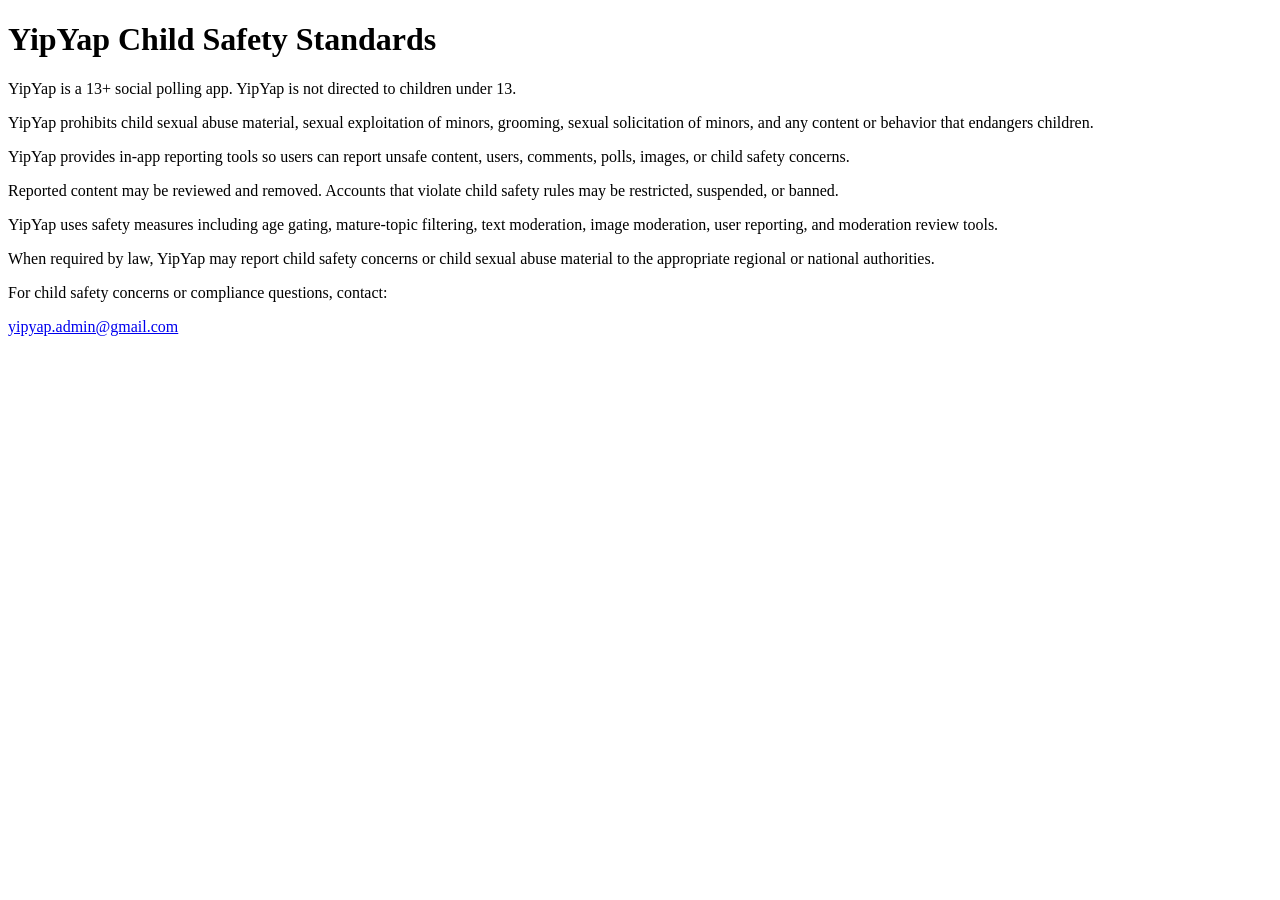
==== child-safety.html @ e4779797 "Add child safety standards page" ====
<!DOCTYPE html>
<html lang="en">
<head>
  <meta charset="UTF-8" />
  <meta name="viewport" content="width=device-width, initial-scale=1.0" />
  <title>YipYap Child Safety Standards</title>
</head>
<body>
  <main>
    <h1>YipYap Child Safety Standards</h1>

    <p>YipYap is a 13+ social polling app. YipYap is not directed to children under 13.</p>

    <p>YipYap prohibits child sexual abuse material, sexual exploitation of minors, grooming, sexual solicitation of minors, and any content or behavior that endangers children.</p>

    <p>YipYap provides in-app reporting tools so users can report unsafe content, users, comments, polls, images, or child safety concerns.</p>

    <p>Reported content may be reviewed and removed. Accounts that violate child safety rules may be restricted, suspended, or banned.</p>

    <p>YipYap uses safety measures including age gating, mature-topic filtering, text moderation, image moderation, user reporting, and moderation review tools.</p>

    <p>When required by law, YipYap may report child safety concerns or child sexual abuse material to the appropriate regional or national authorities.</p>

    <p>For child safety concerns or compliance questions, contact:</p>

    <p><a href="mailto:yipyap.admin@gmail.com">yipyap.admin@gmail.com</a></p>
  </main>
</body>
</html>
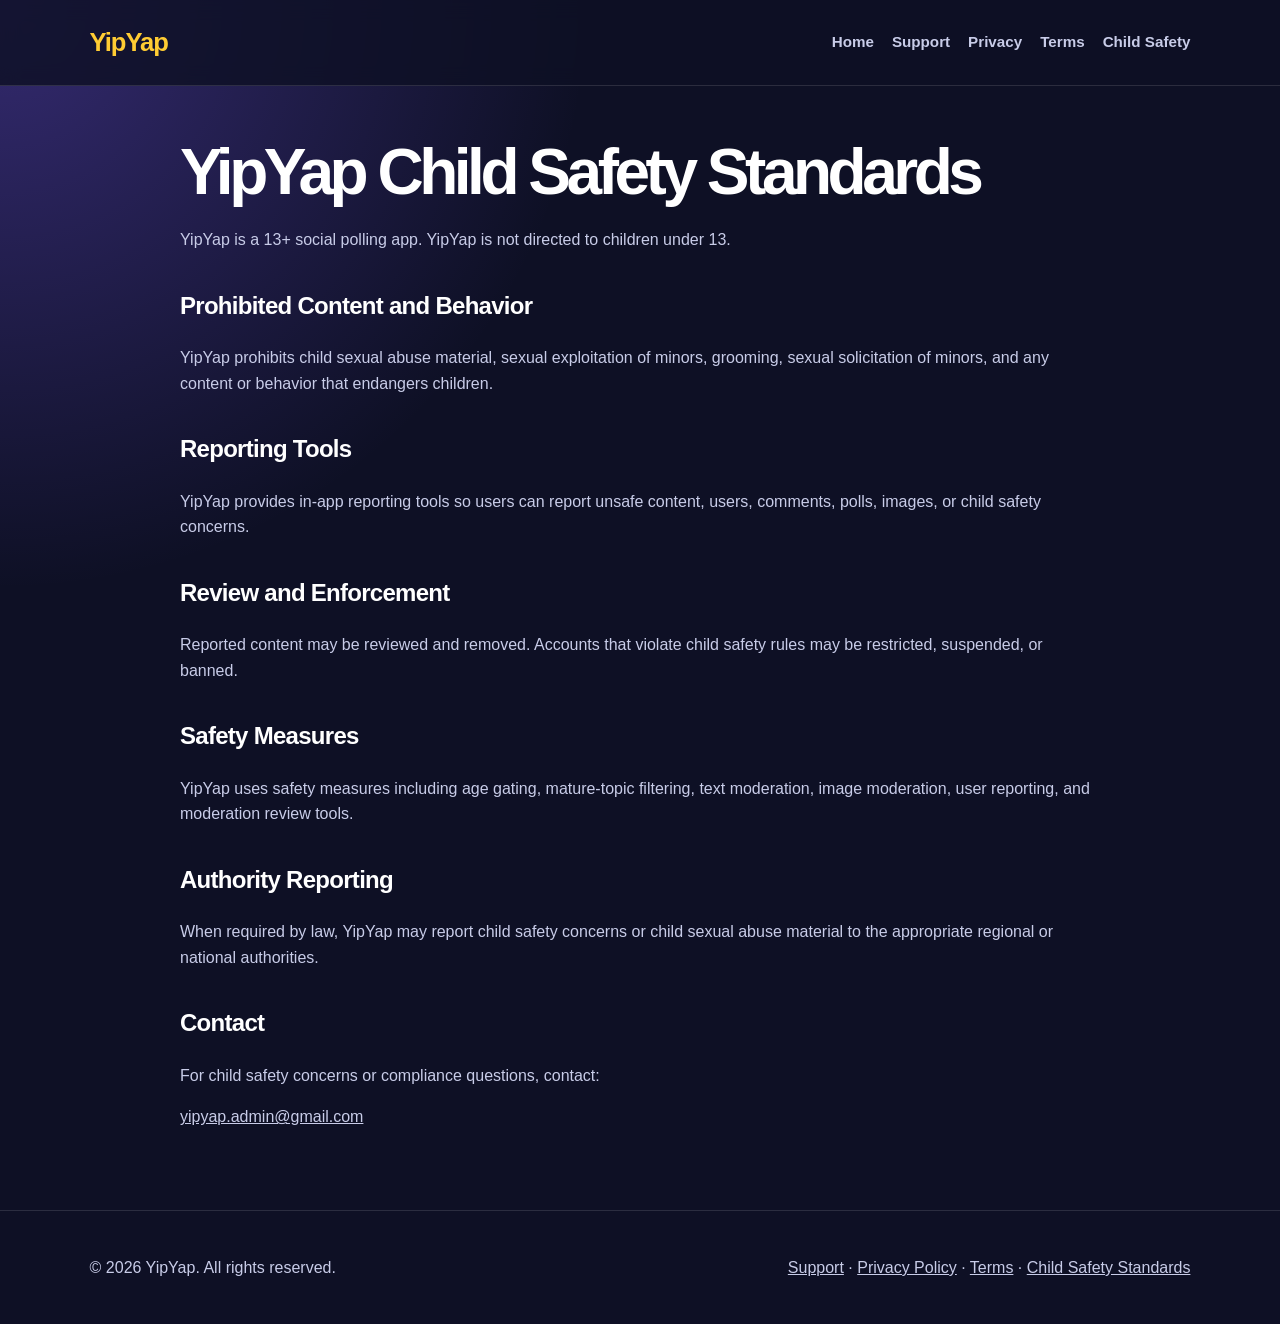
==== commit c97675d6: "Add files via upload" ====
--- a/child-safety.html
+++ b/child-safety.html
@@ -4,26 +4,48 @@
   <meta charset="UTF-8" />
   <meta name="viewport" content="width=device-width, initial-scale=1.0" />
   <title>YipYap Child Safety Standards</title>
+  <link rel="stylesheet" href="styles.css" />
 </head>
 <body>
-  <main>
+  <header class="site-header">
+    <a class="logo" href="index.html">YipYap</a>
+    <nav>
+      <a href="index.html">Home</a>
+      <a href="support.html">Support</a>
+      <a href="privacy-policy.html">Privacy</a>
+      <a href="terms.html">Terms</a>
+      <a href="child-safety.html">Child Safety</a>
+    </nav>
+  </header>
+
+  <main class="page legal">
     <h1>YipYap Child Safety Standards</h1>
 
     <p>YipYap is a 13+ social polling app. YipYap is not directed to children under 13.</p>
 
+    <h2>Prohibited Content and Behavior</h2>
     <p>YipYap prohibits child sexual abuse material, sexual exploitation of minors, grooming, sexual solicitation of minors, and any content or behavior that endangers children.</p>
 
+    <h2>Reporting Tools</h2>
     <p>YipYap provides in-app reporting tools so users can report unsafe content, users, comments, polls, images, or child safety concerns.</p>
 
+    <h2>Review and Enforcement</h2>
     <p>Reported content may be reviewed and removed. Accounts that violate child safety rules may be restricted, suspended, or banned.</p>
 
+    <h2>Safety Measures</h2>
     <p>YipYap uses safety measures including age gating, mature-topic filtering, text moderation, image moderation, user reporting, and moderation review tools.</p>
 
+    <h2>Authority Reporting</h2>
     <p>When required by law, YipYap may report child safety concerns or child sexual abuse material to the appropriate regional or national authorities.</p>
 
+    <h2>Contact</h2>
     <p>For child safety concerns or compliance questions, contact:</p>
-
     <p><a href="mailto:yipyap.admin@gmail.com">yipyap.admin@gmail.com</a></p>
   </main>
+
+  <footer>
+    <p>&copy; 2026 YipYap. All rights reserved.</p>
+    <p><a href="support.html">Support</a> &middot; <a href="privacy-policy.html">Privacy Policy</a> &middot; <a href="terms.html">Terms</a> &middot; <a href="child-safety.html">Child Safety Standards</a></p>
+  </footer>
 </body>
 </html>
--- a/styles.css
+++ b/styles.css
@@ -0,0 +1,256 @@
+:root {
+  --bg: #0e1025;
+  --panel: #171a36;
+  --panel-soft: #22264a;
+  --text: #ffffff;
+  --muted: #c8cce8;
+  --brand: #ffcc33;
+  --brand-two: #7c5cff;
+  --accent: #18e0c8;
+  --border: rgba(255, 255, 255, 0.12);
+}
+
+* {
+  box-sizing: border-box;
+}
+
+body {
+  margin: 0;
+  font-family: Arial, Helvetica, sans-serif;
+  background: radial-gradient(circle at top left, rgba(124, 92, 255, 0.35), transparent 32%), var(--bg);
+  color: var(--text);
+  line-height: 1.6;
+}
+
+a {
+  color: inherit;
+}
+
+.site-header {
+  display: flex;
+  justify-content: space-between;
+  align-items: center;
+  gap: 24px;
+  padding: 22px 7vw;
+  border-bottom: 1px solid var(--border);
+  background: rgba(14, 16, 37, 0.82);
+  backdrop-filter: blur(10px);
+  position: sticky;
+  top: 0;
+  z-index: 5;
+}
+
+.logo {
+  font-size: 1.6rem;
+  font-weight: 900;
+  text-decoration: none;
+  color: var(--brand);
+  letter-spacing: -0.04em;
+}
+
+nav {
+  display: flex;
+  gap: 18px;
+  flex-wrap: wrap;
+}
+
+nav a {
+  color: var(--muted);
+  text-decoration: none;
+  font-weight: 700;
+  font-size: 0.95rem;
+}
+
+nav a:hover {
+  color: var(--text);
+}
+
+.hero {
+  min-height: 78vh;
+  display: grid;
+  grid-template-columns: 1.1fr 0.9fr;
+  align-items: center;
+  gap: 48px;
+  padding: 72px 7vw;
+}
+
+.eyebrow {
+  color: var(--accent);
+  text-transform: uppercase;
+  letter-spacing: 0.16em;
+  font-weight: 800;
+  font-size: 0.85rem;
+}
+
+h1 {
+  font-size: clamp(2.5rem, 6vw, 5.5rem);
+  line-height: 0.96;
+  letter-spacing: -0.07em;
+  margin: 0 0 24px;
+}
+
+.lead {
+  color: var(--muted);
+  font-size: 1.25rem;
+  max-width: 660px;
+}
+
+.hero-actions {
+  display: flex;
+  gap: 14px;
+  flex-wrap: wrap;
+  margin-top: 32px;
+}
+
+.button {
+  display: inline-flex;
+  justify-content: center;
+  align-items: center;
+  min-height: 48px;
+  padding: 0 22px;
+  border-radius: 999px;
+  font-weight: 900;
+  text-decoration: none;
+}
+
+.button.primary {
+  background: var(--brand);
+  color: #181300;
+}
+
+.button.secondary {
+  background: rgba(255, 255, 255, 0.08);
+  border: 1px solid var(--border);
+  color: var(--text);
+}
+
+.phone-card {
+  width: min(360px, 100%);
+  margin: 0 auto;
+  border: 1px solid var(--border);
+  border-radius: 36px;
+  padding: 18px;
+  background: linear-gradient(145deg, rgba(255,255,255,0.12), rgba(255,255,255,0.03));
+  box-shadow: 0 28px 90px rgba(0,0,0,0.35);
+}
+
+.poll-card {
+  background: var(--panel);
+  border: 1px solid var(--border);
+  border-radius: 28px;
+  padding: 24px;
+}
+
+.poll-card h2 {
+  font-size: 1.7rem;
+  line-height: 1.1;
+  margin: 18px 0;
+}
+
+.pill {
+  display: inline-flex;
+  background: rgba(255, 204, 51, 0.18);
+  color: var(--brand);
+  border: 1px solid rgba(255, 204, 51, 0.45);
+  border-radius: 999px;
+  padding: 6px 12px;
+  font-size: 0.82rem;
+  font-weight: 900;
+}
+
+.answer {
+  display: flex;
+  justify-content: space-between;
+  gap: 16px;
+  margin: 12px 0;
+  background: var(--panel-soft);
+  padding: 14px 16px;
+  border-radius: 16px;
+}
+
+.votes {
+  color: var(--muted);
+  margin-bottom: 0;
+}
+
+.features {
+  display: grid;
+  grid-template-columns: repeat(3, 1fr);
+  gap: 18px;
+  padding: 0 7vw 72px;
+}
+
+.features article,
+.content-card,
+.about {
+  background: rgba(255,255,255,0.06);
+  border: 1px solid var(--border);
+  border-radius: 24px;
+  padding: 24px;
+}
+
+.features h3,
+.about h2,
+.page h2 {
+  margin-top: 0;
+  letter-spacing: -0.03em;
+}
+
+.features p,
+.about p,
+.page p,
+.page li {
+  color: var(--muted);
+}
+
+.about {
+  margin: 0 7vw 72px;
+}
+
+.page {
+  width: min(920px, 86vw);
+  margin: 56px auto 80px;
+}
+
+.page h1 {
+  font-size: clamp(2.2rem, 5vw, 4rem);
+}
+
+.content-card {
+  margin: 22px 0;
+}
+
+.legal h2 {
+  margin-top: 34px;
+  color: var(--text);
+}
+
+footer {
+  border-top: 1px solid var(--border);
+  padding: 28px 7vw;
+  color: var(--muted);
+  display: flex;
+  justify-content: space-between;
+  gap: 16px;
+  flex-wrap: wrap;
+}
+
+footer a {
+  color: var(--muted);
+}
+
+@media (max-width: 820px) {
+  .site-header {
+    align-items: flex-start;
+    flex-direction: column;
+  }
+
+  .hero {
+    grid-template-columns: 1fr;
+    padding-top: 48px;
+  }
+
+  .features {
+    grid-template-columns: 1fr;
+  }
+}
